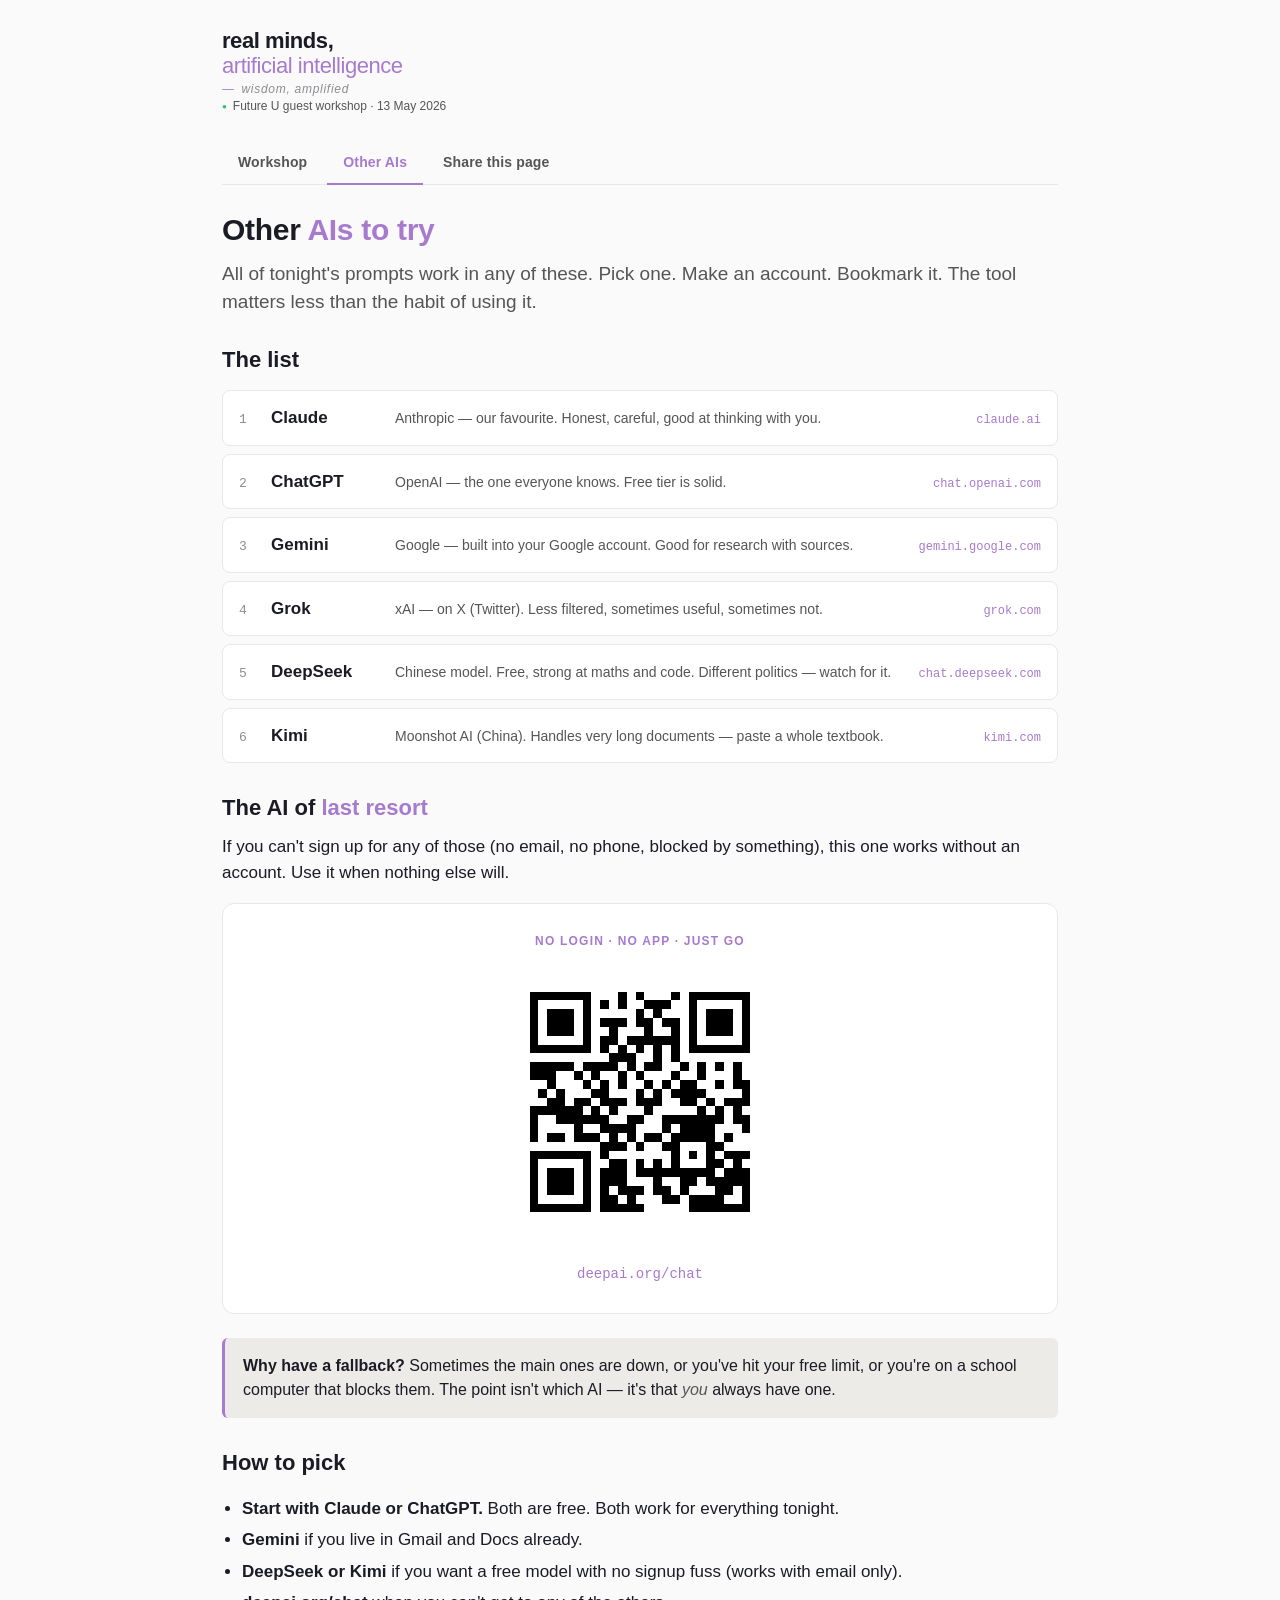
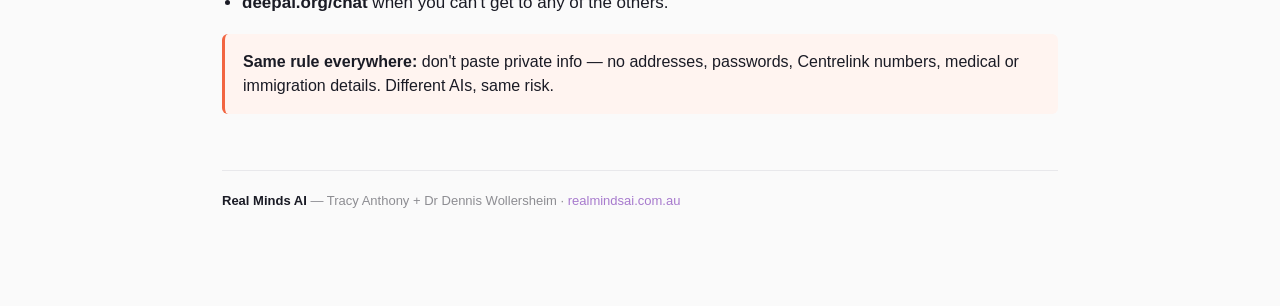
==== docs/other-ais.html @ e0421a07 "Future U workshop site — 10 AI prompts for young adults Static HTML site for the Aspya Foundation × " ====
<!DOCTYPE html>
<html lang="en">
<head>
<meta charset="utf-8">
<meta name="viewport" content="width=device-width, initial-scale=1">
<title>Other AIs — Future U × Real Minds AI</title>
<link rel="stylesheet" href="css/style.css">
</head>
<body>
<div class="container">

  <div class="wordmark">
    <div class="line1">real minds,</div>
    <div class="line2">artificial intelligence</div>
    <div class="tag"><span class="dash">—</span>&ensp;wisdom, amplified</div>
    <div class="dot"><span class="green">●</span>&ensp;Future U guest workshop · 13 May 2026</div>
  </div>

  <nav class="tabs">
    <a href="index.html">Workshop</a>
    <a class="active" href="other-ais.html">Other AIs</a>
    <a href="share.html">Share this page</a>
  </nav>

  <h1>Other <span class="accent">AIs to try</span></h1>
  <p class="lede">All of tonight's prompts work in any of these. Pick one. Make an account. Bookmark it. The tool matters less than the habit of using it.</p>

  <h2>The list</h2>
  <ol class="ai-list">
    <li>
      <span class="name">Claude</span>
      <span class="vendor">Anthropic — our favourite. Honest, careful, good at thinking with you.</span>
      <span class="url"><a href="https://claude.ai">claude.ai</a></span>
    </li>
    <li>
      <span class="name">ChatGPT</span>
      <span class="vendor">OpenAI — the one everyone knows. Free tier is solid.</span>
      <span class="url"><a href="https://chat.openai.com">chat.openai.com</a></span>
    </li>
    <li>
      <span class="name">Gemini</span>
      <span class="vendor">Google — built into your Google account. Good for research with sources.</span>
      <span class="url"><a href="https://gemini.google.com">gemini.google.com</a></span>
    </li>
    <li>
      <span class="name">Grok</span>
      <span class="vendor">xAI — on X (Twitter). Less filtered, sometimes useful, sometimes not.</span>
      <span class="url"><a href="https://grok.com">grok.com</a></span>
    </li>
    <li>
      <span class="name">DeepSeek</span>
      <span class="vendor">Chinese model. Free, strong at maths and code. Different politics — watch for it.</span>
      <span class="url"><a href="https://chat.deepseek.com">chat.deepseek.com</a></span>
    </li>
    <li>
      <span class="name">Kimi</span>
      <span class="vendor">Moonshot AI (China). Handles very long documents — paste a whole textbook.</span>
      <span class="url"><a href="https://kimi.com">kimi.com</a></span>
    </li>
  </ol>

  <h2>The AI of <span style="color:var(--purple);">last resort</span></h2>
  <p>If you can't sign up for any of those (no email, no phone, blocked by something), this one works without an account. Use it when nothing else will.</p>

  <div class="qr-block">
    <div class="label">No login · No app · Just go</div>
    <img src="assets/qr-deepai.png" alt="QR code for deepai.org/chat">
    <div class="url"><a href="https://deepai.org/chat">deepai.org/chat</a></div>
  </div>

  <div class="callout">
    <strong>Why have a fallback?</strong> Sometimes the main ones are down, or you've hit your free limit, or you're on a school computer that blocks them. The point isn't which AI — it's that <em>you</em> always have one.
  </div>

  <h2>How to pick</h2>
  <ul class="clean">
    <li><strong>Start with Claude or ChatGPT.</strong> Both are free. Both work for everything tonight.</li>
    <li><strong>Gemini</strong> if you live in Gmail and Docs already.</li>
    <li><strong>DeepSeek or Kimi</strong> if you want a free model with no signup fuss (works with email only).</li>
    <li><strong>deepai.org/chat</strong> when you can't get to any of the others.</li>
  </ul>

  <div class="callout safety">
    <strong>Same rule everywhere:</strong> don't paste private info — no addresses, passwords, Centrelink numbers, medical or immigration details. Different AIs, same risk.
  </div>

  <footer>
    <strong style="color:var(--black);">Real Minds AI</strong> — Tracy Anthony + Dr Dennis Wollersheim · <a href="https://realmindsai.com.au">realmindsai.com.au</a>
  </footer>
</div>
</body>
</html>
---- docs/css/style.css ----
/* RMAI brand — A3 Warm Editorial + Muted Plum (palette locked 2026-03-15) */
:root {
  --purple: #A77ACD;
  --purple-light: #F0EBF4;
  --orange: #F26541;
  --green: #22C55E;
  --black: #1A1B25;
  --text-sec: #555555;
  --text-mut: #8D8D92;
  --bg: #FAFAFA;
  --stone: #EDEBE8;
  --border: #E8E8EB;
  --white: #FFFFFF;
}

@import url('https://fonts.googleapis.com/css2?family=Epilogue:wght@400;500;600;700;800&family=JetBrains+Mono:wght@400;500&display=swap');

* { box-sizing: border-box; }

html, body {
  margin: 0;
  padding: 0;
  background: var(--bg);
  color: var(--black);
  font-family: 'Epilogue', -apple-system, BlinkMacSystemFont, 'Segoe UI', Roboto, sans-serif;
  font-size: 17px;
  line-height: 1.5;
  -webkit-font-smoothing: antialiased;
}

.container {
  max-width: 880px;
  margin: 0 auto;
  padding: 28px 22px 96px;
}

/* Wordmark */
.wordmark {
  line-height: 1.15;
  margin-bottom: 28px;
}
.wordmark .line1 { font-size: 22px; font-weight: 800; color: var(--black); letter-spacing: -0.02em; }
.wordmark .line2 { font-size: 22px; font-weight: 500; color: var(--purple); letter-spacing: -0.02em; }
.wordmark .tag { margin-top: 4px; font-size: 12px; font-style: italic; color: var(--text-mut); letter-spacing: 0.06em; }
.wordmark .tag .dash { color: var(--purple); font-style: normal; }
.wordmark .dot { margin-top: 4px; font-size: 12px; font-weight: 500; color: var(--text-sec); }
.wordmark .dot .green { color: var(--green); font-size: 8px; vertical-align: middle; }

/* Primary tab nav */
.tabs {
  display: flex;
  gap: 4px;
  margin: 0 0 22px;
  border-bottom: 1px solid var(--border);
  flex-wrap: wrap;
}
.tabs a {
  display: inline-block;
  padding: 10px 16px;
  color: var(--text-sec);
  text-decoration: none;
  font-size: 14px;
  font-weight: 600;
  border-bottom: 2px solid transparent;
  margin-bottom: -1px;
  letter-spacing: 0.01em;
}
.tabs a:hover { color: var(--purple); }
.tabs a.active {
  color: var(--purple);
  border-bottom-color: var(--purple);
}

/* QR layout */
.qr-block {
  background: var(--white);
  border: 1px solid var(--border);
  border-radius: 12px;
  padding: 28px;
  text-align: center;
  margin: 18px 0 24px;
}
.qr-block img {
  width: 280px;
  height: 280px;
  max-width: 100%;
  image-rendering: pixelated;
  border: 12px solid var(--white);
  border-radius: 4px;
  background: var(--white);
}
.qr-block .url {
  margin-top: 14px;
  font-family: 'JetBrains Mono', monospace;
  font-size: 14px;
  color: var(--text-sec);
  word-break: break-all;
}
.qr-block .url a { color: var(--purple); text-decoration: none; }
.qr-block .label {
  font-size: 12px;
  font-weight: 700;
  text-transform: uppercase;
  letter-spacing: 0.1em;
  color: var(--purple);
  margin-bottom: 12px;
}

/* AI table */
.ai-list {
  list-style: none;
  padding: 0;
  margin: 14px 0 24px;
  counter-reset: ai;
}
.ai-list li {
  display: flex;
  align-items: baseline;
  gap: 14px;
  padding: 14px 16px;
  border: 1px solid var(--border);
  border-radius: 8px;
  background: var(--white);
  margin-bottom: 8px;
}
.ai-list li::before {
  counter-increment: ai;
  content: counter(ai);
  font-family: 'JetBrains Mono', monospace;
  font-size: 13px;
  color: var(--text-mut);
  min-width: 18px;
}
.ai-list .name {
  font-weight: 700;
  color: var(--black);
  min-width: 110px;
}
.ai-list .vendor {
  color: var(--text-sec);
  font-size: 14px;
  flex: 1;
}
.ai-list .url {
  font-family: 'JetBrains Mono', monospace;
  font-size: 12px;
}
.ai-list .url a { color: var(--purple); text-decoration: none; }
.ai-list .url a:hover { text-decoration: underline; }
@media (max-width: 520px) {
  .ai-list li { flex-wrap: wrap; gap: 6px; padding: 12px 14px; }
  .ai-list .name { min-width: 0; }
  .ai-list .vendor { flex-basis: 100%; font-size: 13px; }
  .ai-list .url { flex-basis: 100%; }
}

/* Top nav (per-page back/next) */
.topnav {
  display: flex;
  justify-content: space-between;
  align-items: center;
  border-bottom: 1px solid var(--border);
  padding-bottom: 16px;
  margin-bottom: 28px;
  gap: 16px;
  flex-wrap: wrap;
}
.topnav a {
  color: var(--text-sec);
  text-decoration: none;
  font-size: 14px;
  font-weight: 500;
}
.topnav a:hover { color: var(--purple); }
.topnav .back { color: var(--purple); }

/* Headings */
h1 {
  font-size: 30px;
  font-weight: 700;
  color: var(--black);
  letter-spacing: -0.01em;
  margin: 0 0 8px;
}
h1 .accent { color: var(--purple); }
h2 {
  font-size: 22px;
  font-weight: 700;
  color: var(--black);
  margin: 28px 0 10px;
}
h3 {
  font-size: 17px;
  font-weight: 600;
  color: var(--text-sec);
  margin: 18px 0 6px;
  text-transform: uppercase;
  letter-spacing: 0.06em;
}

p { margin: 0 0 12px; color: var(--black); }
strong { color: var(--black); font-weight: 700; }
em { color: var(--text-sec); }

.lede {
  font-size: 19px;
  color: var(--text-sec);
  margin-bottom: 24px;
  line-height: 1.45;
}

/* Hero */
.hero {
  background: var(--purple-light);
  border-radius: 12px;
  padding: 28px 24px;
  margin-bottom: 32px;
}
.hero .eyebrow {
  font-size: 12px;
  font-weight: 600;
  color: var(--purple);
  text-transform: uppercase;
  letter-spacing: 0.08em;
  margin-bottom: 8px;
}
.hero h1 { margin-bottom: 12px; }
.hero p { color: var(--text-sec); margin-bottom: 0; }

/* Callout */
.callout {
  background: var(--stone);
  border-left: 3px solid var(--purple);
  border-radius: 6px;
  padding: 16px 18px;
  margin: 18px 0;
  font-size: 16px;
}
.callout.north-star {
  background: var(--purple-light);
  border-left-color: var(--purple);
  font-weight: 500;
}
.callout.safety {
  background: #FFF4F0;
  border-left-color: var(--orange);
}
.callout.invitation {
  background: var(--white);
  border: 1px solid var(--border);
  border-left: 3px solid var(--green);
}

/* Prompt box — the centerpiece */
.prompt {
  background: var(--black);
  color: var(--white);
  border-radius: 10px;
  padding: 20px 22px;
  font-family: 'JetBrains Mono', monospace;
  font-size: 15px;
  line-height: 1.55;
  margin: 14px 0 18px;
  white-space: pre-wrap;
  position: relative;
}
.prompt::before {
  content: "PROMPT";
  display: block;
  font-family: 'Epilogue', sans-serif;
  font-size: 10px;
  font-weight: 700;
  letter-spacing: 0.12em;
  color: var(--purple);
  margin-bottom: 10px;
}
.prompt.followup::before { content: "FOLLOW-UP"; }

button.copy {
  position: absolute;
  top: 14px;
  right: 14px;
  background: var(--purple);
  color: var(--white);
  border: none;
  font-family: 'Epilogue', sans-serif;
  font-size: 11px;
  font-weight: 600;
  padding: 6px 12px;
  border-radius: 4px;
  cursor: pointer;
  letter-spacing: 0.04em;
}
button.copy:hover { background: #946bbb; }
button.copy.copied { background: var(--green); }

/* Grid of exercise cards */
.grid {
  display: grid;
  grid-template-columns: repeat(auto-fill, minmax(260px, 1fr));
  gap: 14px;
  margin: 18px 0 8px;
}
.card {
  background: var(--white);
  border: 1px solid var(--border);
  border-radius: 10px;
  padding: 18px;
  text-decoration: none;
  color: var(--black);
  display: flex;
  flex-direction: column;
  gap: 8px;
  transition: border-color 120ms, transform 120ms;
}
.card:hover {
  border-color: var(--purple);
  transform: translateY(-2px);
}
.card .num {
  font-family: 'JetBrains Mono', monospace;
  font-size: 12px;
  color: var(--text-mut);
}
.card h3 {
  margin: 0;
  font-size: 17px;
  font-weight: 600;
  color: var(--black);
  text-transform: none;
  letter-spacing: 0;
}
.card .moment {
  color: var(--text-sec);
  font-size: 14px;
  margin: 0;
}
.badge {
  display: inline-block;
  background: var(--purple);
  color: var(--white);
  font-size: 10px;
  font-weight: 700;
  text-transform: uppercase;
  letter-spacing: 0.08em;
  padding: 3px 8px;
  border-radius: 3px;
  align-self: flex-start;
}
.badge.takehome {
  background: var(--stone);
  color: var(--text-sec);
}

/* Table */
table {
  width: 100%;
  border-collapse: collapse;
  margin: 14px 0;
  font-size: 15px;
}
th, td {
  text-align: left;
  padding: 10px 12px;
  border-bottom: 1px solid var(--border);
}
th {
  background: var(--stone);
  font-weight: 600;
  font-size: 13px;
  text-transform: uppercase;
  letter-spacing: 0.06em;
  color: var(--text-sec);
}

/* Pill */
.pill {
  display: inline-block;
  background: var(--stone);
  color: var(--purple);
  font-size: 11px;
  font-weight: 700;
  text-transform: uppercase;
  letter-spacing: 0.08em;
  padding: 4px 10px;
  border-radius: 999px;
  margin-right: 6px;
}

ul.clean { padding-left: 20px; }
ul.clean li { margin-bottom: 6px; }

/* Footer */
footer {
  margin-top: 56px;
  padding-top: 20px;
  border-top: 1px solid var(--border);
  color: var(--text-mut);
  font-size: 13px;
}
footer a { color: var(--purple); text-decoration: none; }

/* Mobile tweaks — kids will be on phones */
@media (max-width: 520px) {
  body { font-size: 16px; }
  .container { padding: 20px 16px 80px; }
  h1 { font-size: 26px; }
  h2 { font-size: 20px; }
  .hero { padding: 22px 18px; }
  .prompt { font-size: 14px; padding: 16px 16px 18px; }
  button.copy { position: static; margin-top: 10px; display: inline-block; }
}
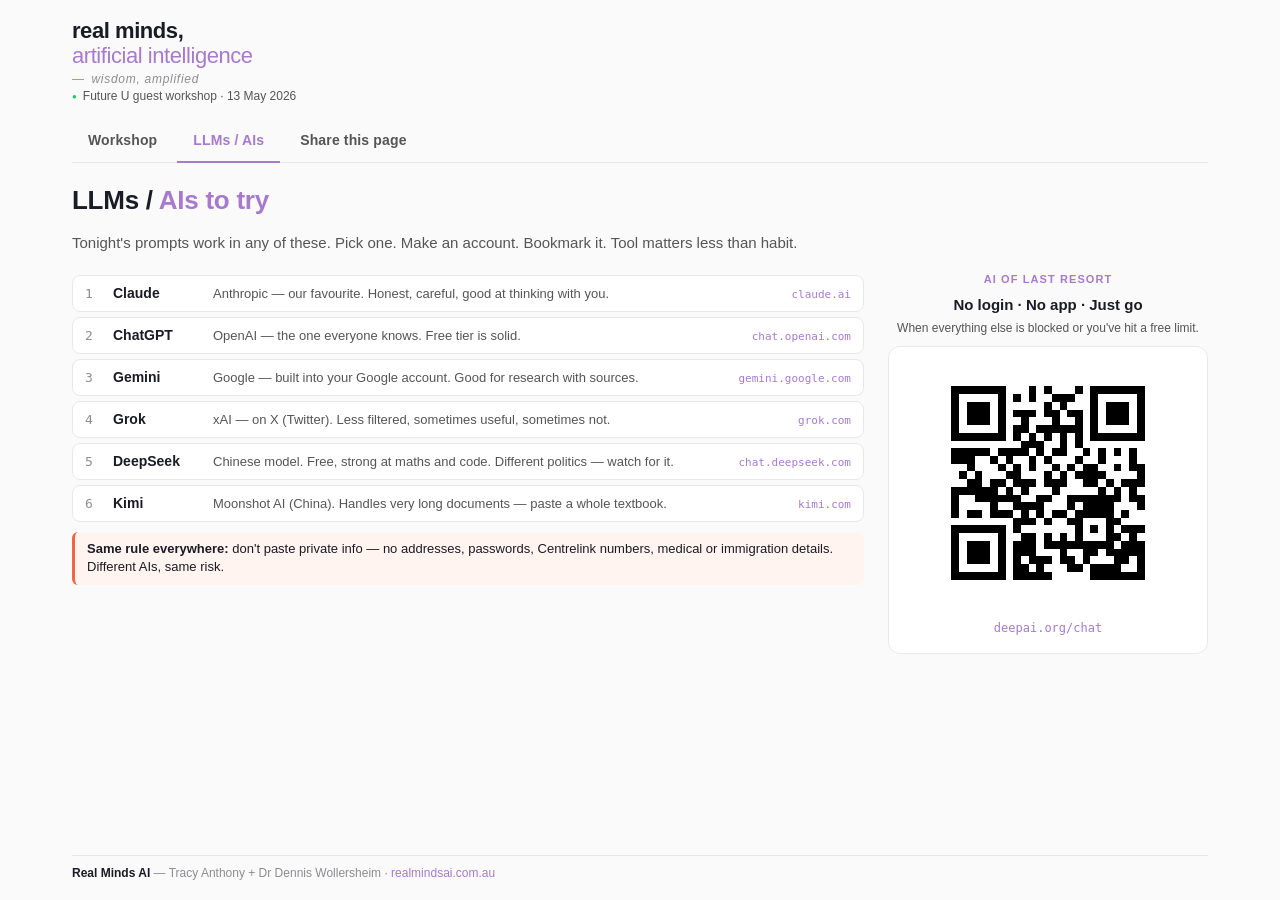
==== commit c67a9d74: "Rename "Other AIs" → "LLMs / AIs"; fit page on single screen Two-column layout on other-ais.html: AI" ====
--- a/docs/other-ais.html
+++ b/docs/other-ais.html
@@ -3,10 +3,98 @@
 <head>
 <meta charset="utf-8">
 <meta name="viewport" content="width=device-width, initial-scale=1">
-<title>Other AIs — Future U × Real Minds AI</title>
+<title>LLMs / AIs — Future U × Real Minds AI</title>
 <link rel="stylesheet" href="css/style.css">
+<style>
+  /* One-screen layout for this page only */
+  html, body { height: 100%; }
+  body.fit { overflow: hidden; }
+  body.fit .container {
+    max-width: 1180px;
+    height: 100vh;
+    padding: 18px 22px;
+    display: flex;
+    flex-direction: column;
+    gap: 10px;
+  }
+  body.fit .wordmark { margin-bottom: 6px; }
+  body.fit .tabs { margin: 0 0 8px; }
+  body.fit h1 { font-size: 26px; margin: 0; }
+  body.fit .lede { font-size: 15px; margin: 2px 0 8px; line-height: 1.4; }
+  body.fit footer { margin-top: auto; padding-top: 8px; font-size: 12px; }
+
+  .two-col {
+    display: grid;
+    grid-template-columns: 1fr 320px;
+    gap: 24px;
+    align-items: start;
+    flex: 1;
+    min-height: 0;
+  }
+  .two-col .left { min-width: 0; }
+  .two-col .right { position: sticky; top: 0; }
+
+  body.fit .ai-list { margin: 4px 0 10px; }
+  body.fit .ai-list li {
+    padding: 7px 12px;
+    margin-bottom: 5px;
+    font-size: 14px;
+    gap: 10px;
+  }
+  body.fit .ai-list .name { min-width: 90px; font-size: 14px; }
+  body.fit .ai-list .vendor { font-size: 13px; line-height: 1.35; }
+  body.fit .ai-list .url { font-size: 11px; }
+
+  body.fit .callout.safety {
+    padding: 8px 12px;
+    margin: 6px 0 0;
+    font-size: 13px;
+    line-height: 1.4;
+  }
+
+  .right .fallback-label {
+    font-size: 11px;
+    font-weight: 700;
+    text-transform: uppercase;
+    letter-spacing: 0.1em;
+    color: var(--purple);
+    margin-bottom: 6px;
+    text-align: center;
+  }
+  .right .fallback-title {
+    font-size: 15px;
+    font-weight: 700;
+    color: var(--black);
+    text-align: center;
+    margin-bottom: 4px;
+  }
+  .right .fallback-sub {
+    font-size: 12px;
+    color: var(--text-sec);
+    text-align: center;
+    margin-bottom: 10px;
+    line-height: 1.35;
+  }
+  body.fit .qr-block {
+    padding: 16px 14px;
+    margin: 0;
+  }
+  body.fit .qr-block img {
+    width: 240px;
+    height: 240px;
+    border-width: 8px;
+  }
+  body.fit .qr-block .url { font-size: 12px; margin-top: 8px; }
+
+  @media (max-width: 820px) {
+    body.fit { overflow: auto; }
+    body.fit .container { height: auto; }
+    .two-col { grid-template-columns: 1fr; }
+    body.fit .qr-block img { width: 200px; height: 200px; }
+  }
+</style>
 </head>
-<body>
+<body class="fit">
 <div class="container">
 
   <div class="wordmark">
@@ -18,70 +106,62 @@
 
   <nav class="tabs">
     <a href="index.html">Workshop</a>
-    <a class="active" href="other-ais.html">Other AIs</a>
+    <a class="active" href="other-ais.html">LLMs / AIs</a>
     <a href="share.html">Share this page</a>
   </nav>
 
-  <h1>Other <span class="accent">AIs to try</span></h1>
-  <p class="lede">All of tonight's prompts work in any of these. Pick one. Make an account. Bookmark it. The tool matters less than the habit of using it.</p>
+  <h1>LLMs / <span class="accent">AIs to try</span></h1>
+  <p class="lede">Tonight's prompts work in any of these. Pick one. Make an account. Bookmark it. Tool matters less than habit.</p>
 
-  <h2>The list</h2>
-  <ol class="ai-list">
-    <li>
-      <span class="name">Claude</span>
-      <span class="vendor">Anthropic — our favourite. Honest, careful, good at thinking with you.</span>
-      <span class="url"><a href="https://claude.ai">claude.ai</a></span>
-    </li>
-    <li>
-      <span class="name">ChatGPT</span>
-      <span class="vendor">OpenAI — the one everyone knows. Free tier is solid.</span>
-      <span class="url"><a href="https://chat.openai.com">chat.openai.com</a></span>
-    </li>
-    <li>
-      <span class="name">Gemini</span>
-      <span class="vendor">Google — built into your Google account. Good for research with sources.</span>
-      <span class="url"><a href="https://gemini.google.com">gemini.google.com</a></span>
-    </li>
-    <li>
-      <span class="name">Grok</span>
-      <span class="vendor">xAI — on X (Twitter). Less filtered, sometimes useful, sometimes not.</span>
-      <span class="url"><a href="https://grok.com">grok.com</a></span>
-    </li>
-    <li>
-      <span class="name">DeepSeek</span>
-      <span class="vendor">Chinese model. Free, strong at maths and code. Different politics — watch for it.</span>
-      <span class="url"><a href="https://chat.deepseek.com">chat.deepseek.com</a></span>
-    </li>
-    <li>
-      <span class="name">Kimi</span>
-      <span class="vendor">Moonshot AI (China). Handles very long documents — paste a whole textbook.</span>
-      <span class="url"><a href="https://kimi.com">kimi.com</a></span>
-    </li>
-  </ol>
+  <div class="two-col">
+    <div class="left">
+      <ol class="ai-list">
+        <li>
+          <span class="name">Claude</span>
+          <span class="vendor">Anthropic — our favourite. Honest, careful, good at thinking with you.</span>
+          <span class="url"><a href="https://claude.ai">claude.ai</a></span>
+        </li>
+        <li>
+          <span class="name">ChatGPT</span>
+          <span class="vendor">OpenAI — the one everyone knows. Free tier is solid.</span>
+          <span class="url"><a href="https://chat.openai.com">chat.openai.com</a></span>
+        </li>
+        <li>
+          <span class="name">Gemini</span>
+          <span class="vendor">Google — built into your Google account. Good for research with sources.</span>
+          <span class="url"><a href="https://gemini.google.com">gemini.google.com</a></span>
+        </li>
+        <li>
+          <span class="name">Grok</span>
+          <span class="vendor">xAI — on X (Twitter). Less filtered, sometimes useful, sometimes not.</span>
+          <span class="url"><a href="https://grok.com">grok.com</a></span>
+        </li>
+        <li>
+          <span class="name">DeepSeek</span>
+          <span class="vendor">Chinese model. Free, strong at maths and code. Different politics — watch for it.</span>
+          <span class="url"><a href="https://chat.deepseek.com">chat.deepseek.com</a></span>
+        </li>
+        <li>
+          <span class="name">Kimi</span>
+          <span class="vendor">Moonshot AI (China). Handles very long documents — paste a whole textbook.</span>
+          <span class="url"><a href="https://kimi.com">kimi.com</a></span>
+        </li>
+      </ol>
 
-  <h2>The AI of <span style="color:var(--purple);">last resort</span></h2>
-  <p>If you can't sign up for any of those (no email, no phone, blocked by something), this one works without an account. Use it when nothing else will.</p>
+      <div class="callout safety">
+        <strong>Same rule everywhere:</strong> don't paste private info — no addresses, passwords, Centrelink numbers, medical or immigration details. Different AIs, same risk.
+      </div>
+    </div>
 
-  <div class="qr-block">
-    <div class="label">No login · No app · Just go</div>
-    <img src="assets/qr-deepai.png" alt="QR code for deepai.org/chat">
-    <div class="url"><a href="https://deepai.org/chat">deepai.org/chat</a></div>
-  </div>
-
-  <div class="callout">
-    <strong>Why have a fallback?</strong> Sometimes the main ones are down, or you've hit your free limit, or you're on a school computer that blocks them. The point isn't which AI — it's that <em>you</em> always have one.
-  </div>
-
-  <h2>How to pick</h2>
-  <ul class="clean">
-    <li><strong>Start with Claude or ChatGPT.</strong> Both are free. Both work for everything tonight.</li>
-    <li><strong>Gemini</strong> if you live in Gmail and Docs already.</li>
-    <li><strong>DeepSeek or Kimi</strong> if you want a free model with no signup fuss (works with email only).</li>
-    <li><strong>deepai.org/chat</strong> when you can't get to any of the others.</li>
-  </ul>
-
-  <div class="callout safety">
-    <strong>Same rule everywhere:</strong> don't paste private info — no addresses, passwords, Centrelink numbers, medical or immigration details. Different AIs, same risk.
+    <aside class="right">
+      <div class="fallback-label">AI of last resort</div>
+      <div class="fallback-title">No login · No app · Just go</div>
+      <div class="fallback-sub">When everything else is blocked or you've hit a free limit.</div>
+      <div class="qr-block">
+        <img src="assets/qr-deepai.png" alt="QR code for deepai.org/chat">
+        <div class="url"><a href="https://deepai.org/chat">deepai.org/chat</a></div>
+      </div>
+    </aside>
   </div>
 
   <footer>
